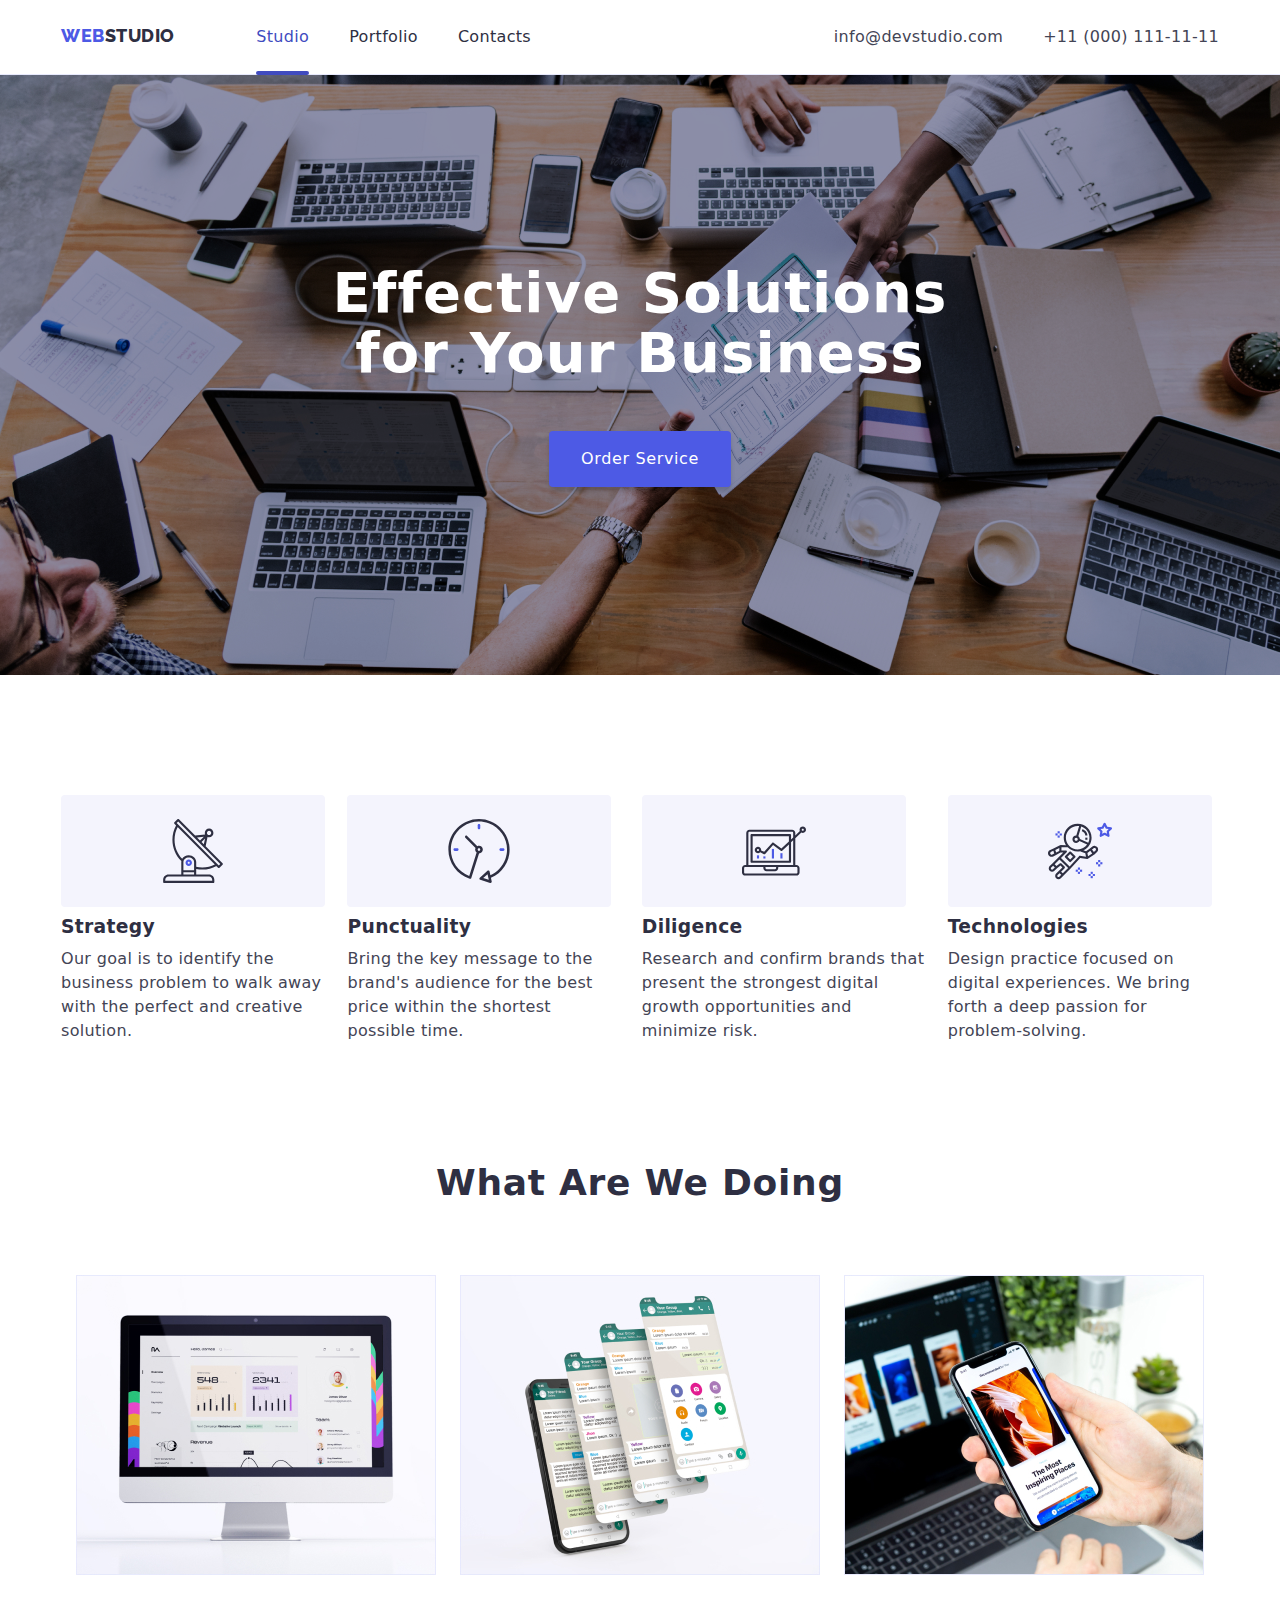
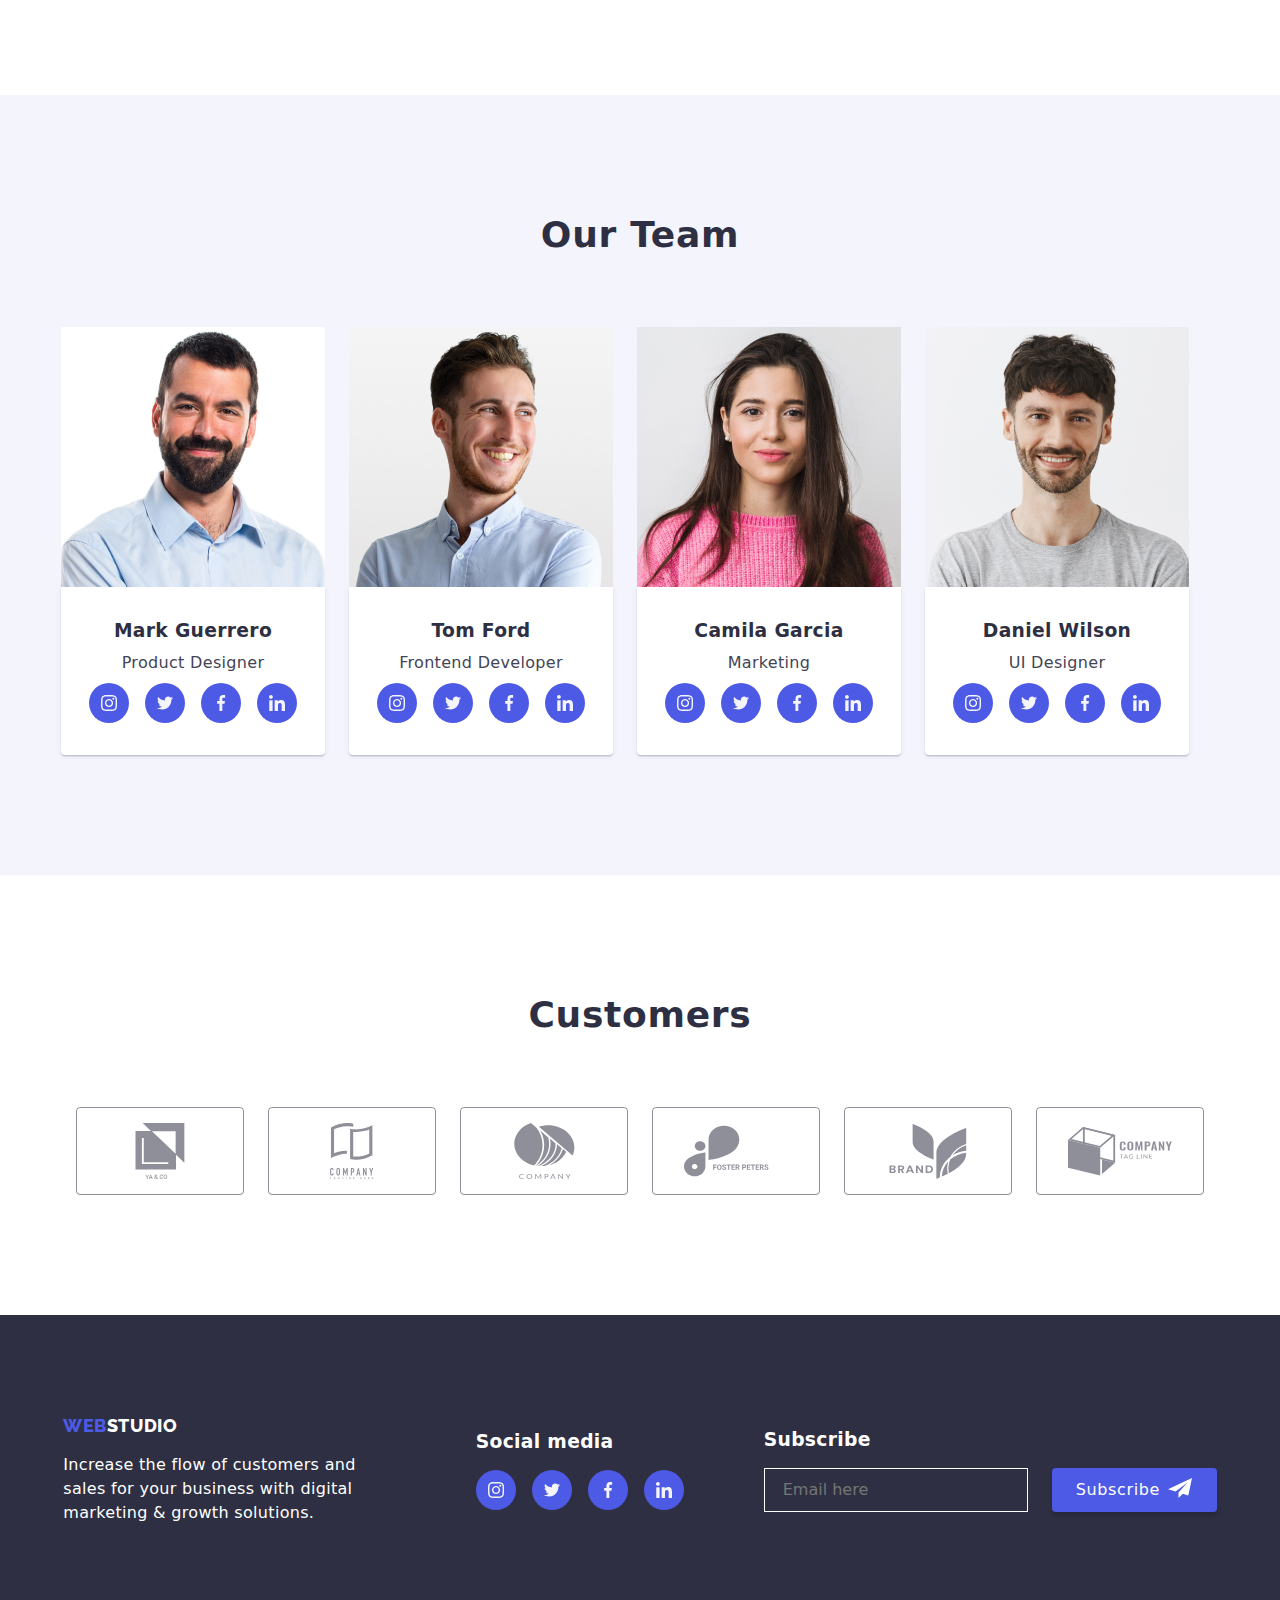
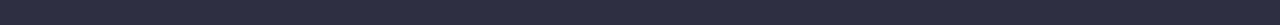
==== index.html @ 76aa9580 "main" ====
<!DOCTYPE html>

<html lang="en">
<head>
    <!-- CSS Style link -->
    <link rel="stylesheet" href="./css/styles.css" />
    <!-- «B13» All fonts and their variations are linked from Google Fonts Services -->
    <link href="https://fonts.googleapis.com/css2?family=Raleway:wght@800&family=Roboto:wght@400;500;700;900&display=swap" rel="stylesheet" />
    <link rel="stylesheet" href="https://cdnjs.cloudflare.com/ajax/libs/modern-normalize/1.0.0/modern-normalize.min.css"/>  
    <title>My Homework #5</title>
</head>
<body>
    <!-- This is the header tag that wraps the navigation options, web logo and  contacts info as well -->
    <header class="header">
        <div class="container container-header">
        <!-- Nav tag as well known as Navigation wrapper -->
        <nav>
            <!-- This is the LOGO usually used in image or text as well, clickable for homepage only  -->
            <a href="./index.html" class="logo"><span class="logo-colored">web</span><span>studio</span></a>
            <!-- This is navigation list or option is resposible for exploring the webpage -->
            <ul class="menu-nav list">
                <li><a href="./index.html" class="nav active">Studio</a></li><!-- class Active will be highlighted the current page-->
                <li><a href="./portfolio.html" class="nav">Portfolio</a></li>
                <li><a href="./" class="nav">Contacts</a></li><!-- Contact will be in default link -->
            </ul>
        </nav>
        <!-- 
            This the Contact links, mostly in the rightside of navigation, reponsible for 
            contacting email, telephone number, mobile number and 
            social media links(fb,twitter,instagram,etc) 
        -->
        <ul class="menu-contact list">
            <li><a href="mailto:info@devstudio.com" class="contact">info@devstudio.com</a></li>
            <li><a href="tel:+110001111111" class="contact">+11 (000) 111-11-11</a></li>
        </ul>    
        </div>
    </header>
    <!-- this is the Main tag that wraps the content of the webpage. -->
    <main>
        <!-- The main topic and content of the page -->
        <section class="hero-image">
            <div class="container container-hero">
                <!-- This is the heading 1 tag only use once. -->
                <h1 class="hero-top-banner">
                    Effective Solutions <br />
                    for Your Business
                </h1>
                <!-- This is the button tag. It has many action event for e.g. submitting your username and password-->
                <button type="button" data-modal-open class="btn-primary">Order Service</button>
            </div>
        </section>
        <section class="section">
            <div class="container">
            <!-- Section 1 of the content-->
            <ul class="feature-section list">
                <li>
                    <div class="feat-icon">
                        <svg class="icon icon-antenna-1" width="64" height="64">
                            <use href="./images/icon/advantage.svg#icon-antenna-1"></use>
                        </svg>
                    </div>
                    <h3>Strategy</h3>
                    <p class="feat-desc">
                        Our goal is to identify the business
                        problem to walk away with the 
                        perfect and creative solution. 
                    </p>    
                </li>
                <li>
                    <div class="feat-icon">
                        <svg class="icon icon-clock-1" width="64" height="64">
                            <use href="./images/icon/advantage.svg#icon-clock-1"></use>
                        </svg>
                    </div>
                    <h3>Punctuality</h3>
                    <p class="feat-desc">
                        Bring the key message to the 
                        brand's audience for the best price
                        within the shortest possible time.
                    </p>
                </li>
                <li>
                    <div class="feat-icon">
                        <svg class="icon icon-diagram-1" width="64" height="64">
                            <use href="./images/icon/advantage.svg#icon-diagram-1"></use>
                        </svg>
                    </div>
                    <h3>Diligence</h3>
                    <p class="feat-desc">
                        Research and confirm brands that 
                        present the strongest digital growth 
                        opportunities and minimize risk.
                    </p>
                </li>
                <li>
                    <div class="feat-icon">
                        <svg class="icon icon-astronaut-1" width="64" height="64">
                            <use href="./images/icon/advantage.svg#icon-astronaut-1"></use>
                        </svg>
                    </div>
                    <h3>Technologies</h3>
                    <p class="feat-desc">
                        Design practice focused on digital 
                        experiences. We bring forth a deep 
                        passion for problem-solving.
                    </p>
                </li>
            </ul>
            </div>
        </section>
        <section class="section section-attached">
            <div class="container">
            <h2 class="section-title">What Are We Doing</h2>
            <!-- This is list of images,All image are stored in root folder /images -->
            <ul class="card list">
                <li>
                    <img src="images/01monitor.jpg" alt="Monitor" width="360" />
                </li>
                <li>
                    <img src="images/02mobile.jpg" alt="Mobile" width="360" />
                </li>
                <li>
                    <img src="images/03mobileandlaptop.jpg" alt="Both" width="360"  />
                </li>
            </ul>
            </div>
        </section>
        <section class="section section-team">
            <div class="container">
            <h2 class="section-title">Our Team</h2>
            <ul class="team-card list">
                <li>
                    <img src="./images/04MarkGuerrero.jpg" alt="Mark's Photo" width="264">
                    <div class="card-content">
                        <h3 class="card-title">Mark Guerrero</h3>
                        <p class="card-text">
                            Product Designer
                        </p>
                        <ul class="socmed-list list">
                            <li>
                                <a href="https://instagram.com/" class="socmed-icon">
                                    <svg class="icon icon-socmed">
                                        <use href="./images/icon/social-media.svg#icon-instagram-1"></use>
                                    </svg>
                                </a>
                            </li>
                            <li>
                                <a href="https://twitter.com/" class="socmed-icon">
                                    <svg class="icon icon-socmed">
                                        <use href="./images/icon/social-media.svg#icon-twitter-1"></use>
                                    </svg>
                                </a>
                            </li>
                            <li>
                                <a href="https://facebook.com/" class="socmed-icon">
                                    <svg class="icon icon-socmed">
                                        <use href="./images/icon/social-media.svg#icon-facebook-1"></use>
                                    </svg>
                                </a>
                            </li>
                            <li>
                                <a href="https://linkedin.com/" class="socmed-icon">
                                    <svg class="icon icon-socmed">
                                        <use href="./images/icon/social-media.svg#icon-linkedin-1"></use>
                                    </svg>
                                </a>
                            </li>
                        </ul>    
                    </div>
                </li>
                <li>
                    <img src="./images/05TomFord.jpg" alt="Tom's Photo" width="264" />
                    <div class="card-content">
                        <h3 class="card-title">Tom Ford</h3>
                        <p class="card-text">
                            Frontend Developer
                        </p>
                        <ul class="socmed-list list">
                            <li>
                                <a href="https://instagram.com/" class="socmed-icon">
                                    <svg class="icon icon-socmed">
                                        <use href="./images/icon/social-media.svg#icon-instagram-1"></use>
                                    </svg>
                                </a>
                            </li>
                            <li>
                                <a href="https://twitter.com/" class="socmed-icon">
                                    <svg class="icon icon-socmed">
                                        <use href="./images/icon/social-media.svg#icon-twitter-1"></use>
                                    </svg>
                                </a>
                            </li>
                            <li>
                                <a href="https://facebook.com/" class="socmed-icon">
                                    <svg class="icon icon-socmed">
                                        <use href="./images/icon/social-media.svg#icon-facebook-1"></use>
                                    </svg>
                                </a>
                            </li>
                            <li>
                                <a href="https://linkedin.com/" class="socmed-icon">
                                    <svg class="icon icon-socmed">
                                        <use href="./images/icon/social-media.svg#icon-linkedin-1"></use>
                                    </svg>
                                </a>
                            </li>
                        </ul>    
                    </div>
                </li>
                <li>
                    <img src="./images/06CamilaGarcia.jpg" alt="Camila's Photo" width="264" />
                    <div class="card-content">
                        <h3 class="card-title">Camila Garcia</h3>
                        <p class="card-text">
                            Marketing
                        </p>
                        <ul class="socmed-list list">
                            <li>
                                <a href="https://instagram.com/" class="socmed-icon">
                                    <svg class="icon icon-socmed">
                                        <use href="./images/icon/social-media.svg#icon-instagram-1"></use>
                                    </svg>
                                </a>
                            </li>
                            <li>
                                <a href="https://twitter.com/" class="socmed-icon">
                                    <svg class="icon icon-socmed">
                                        <use href="./images/icon/social-media.svg#icon-twitter-1"></use>
                                    </svg>
                                </a>
                            </li>
                            <li>
                                <a href="https://facebook.com/" class="socmed-icon">
                                    <svg class="icon icon-socmed">
                                        <use href="./images/icon/social-media.svg#icon-facebook-1"></use>
                                    </svg>
                                </a>
                            </li>
                            <li>
                                <a href="https://linkedin.com/" class="socmed-icon">
                                    <svg class="icon icon-socmed">
                                        <use href="./images/icon/social-media.svg#icon-linkedin-1"></use>
                                    </svg>
                                </a>
                            </li>
                        </ul>
                    </div>
                </li>
                <li>
                    <img src="./images/07DanielWilson.jpg" alt="Daniel's Photo" width="264" />
                    <div class="card-content">
                        <h3 class="card-title">Daniel Wilson</h3>
                        <p class="card-text">
                        UI Designer
                        </p>
                        <ul class="socmed-list list">
                            <li>
                                <a href="https://instagram.com/" class="socmed-icon">
                                    <svg class="icon icon-socmed">
                                        <use href="./images/icon/social-media.svg#icon-instagram-1"></use>
                                    </svg>
                                </a>
                            </li>
                            <li>
                                <a href="https://twitter.com/" class="socmed-icon">
                                    <svg class="icon icon-socmed">
                                        <use href="./images/icon/social-media.svg#icon-twitter-1"></use>
                                    </svg>
                                </a>
                            </li>
                            <li>
                                <a href="https://facebook.com/" class="socmed-icon">
                                    <svg class="icon icon-socmed">
                                        <use href="./images/icon/social-media.svg#icon-facebook-1"></use>
                                    </svg>
                                </a>
                            </li>
                            <li>
                                <a href="https://linkedin.com/" class="socmed-icon">
                                    <svg class="icon icon-socmed">
                                        <use href="./images/icon/social-media.svg#icon-linkedin-1"></use>
                                    </svg>
                                </a>
                            </li>
                        </ul>
                    </div>
                </li>
            </ul>
            </div>
        </section>
        <section class="section">
            <div class="container">
                <h2 class="section-title">Customers</h2>
                <ul class="card list">
                    <li>
                        <a href="./" class="client-list">
                            <svg class="icon icon-client">
                                <use href="./images/icon/clients.svg#icon-client-1"></use>
                            </svg>
                        </a>
                    </li> 
                    <li>
                         <a href="./" class="client-list">
                            <svg class="icon icon-client">
                                <use href="./images/icon/clients.svg#icon-client-2"></use>
                            </svg>
                        </a>
                    </li> 
                    <li>
                        <a href="./" class="client-list">
                            <svg class="icon icon-client">
                                <use href="./images/icon/clients.svg#icon-client-3"></use>
                            </svg>
                        </a>
                    </li> 
                    <li>
                        <a href="./" class="client-list">
                            <svg class="icon icon-client">
                                <use href="./images/icon/clients.svg#icon-client-4"></use>
                            </svg>
                        </a>
                    </li> 
                    <li>
                        <a href="./" class="client-list">
                            <svg class="icon icon-client">
                                <use href="./images/icon/clients.svg#icon-client-5"></use>
                            </svg>
                        </a>
                    </li> 
                    <li>
                        <a href="./" class="client-list">
                            <svg class="icon icon-client">
                                <use href="./images/icon/clients.svg#icon-client-6"></use>
                            </svg>
                        </a>
                    </li>
                </ul>
            </div>
        </section>
    </main>
    <!-- This is the footer tag that wraps the logo, contact info, costumer services, FAQ etc. -->
    <footer class="footer">
        <div class="container container-footer">
            <div class="footer-box">
                <a href="./index.html" class="logo"><span class="logo-colored">web</span><span>studio</span></a>
                <p>
                    Increase the flow of customers and <br />
                    sales for your business with digital <br />
                    marketing & growth solutions.
                </p>
            </div>
            <div class="footer-box footer-2">
                <h3>Social media</h3>
                <ul class="socmed-list list">
                    <li>
                        <a href="https://instagram.com/" class="socmed-footer socmed-icon">
                            <svg class="icon icon-socmed">
                                <use href="./images/icon/social-media.svg#icon-instagram-1"></use>
                            </svg>
                        </a>
                    </li>
                    <li>
                        <a href="https://twitter.com/" class="socmed-footer socmed-icon">
                            <svg class="icon icon-socmed">
                                <use href="./images/icon/social-media.svg#icon-twitter-1"></use>
                            </svg>
                        </a>
                    </li>
                    <li>
                        <a href="https://facebook.com/" class="socmed-footer socmed-icon">
                            <svg class="icon icon-socmed">
                                <use href="./images/icon/social-media.svg#icon-facebook-1"></use>
                            </svg>
                        </a>
                    </li>
                    <li>
                        <a href="https://linkedin.com/" class="socmed-footer socmed-icon">
                            <svg class="icon icon-socmed">
                                <use href="./images/icon/social-media.svg#icon-linkedin-1"></use>
                            </svg>
                        </a>
                    </li>
                </ul>    
            </div>
            <div class="footer-form">
                <h3>Subscribe</h3>
                <div class="footer-send">
                    <span class="input-footer">
                    <input type="email" name="input-email" class="input-email" placeholder="Email here" />
                    </span>
                    <button type="button" class="btn-telegram" >
                        <span class="text-subs">Subscribe</span>
                        <span>
                        <svg class="icon-telegram">
                            <use href="./images/icon/icons.svg#icon-telegram"></use>
                        </svg>
                        </span>
                    </button>
                </div>
            </div>
        </div>
    </footer>
    <!-- All you markup, including the modal window -->
    <div class="backdrop is-hidden" data-modal>
        <div class="contact-form">
            <div class="toggle-pos">    
                <span type="button" class="btn-close" data-modal-close>
                    <svg class="icon icon-close">
                        <use href="./images/icon/icons.svg#icon-close"></use>
                    </svg>
                </span>
            </div>
            <div class="form-wrap">
                <p class="form-header">Leave your contacts and we will call you back</p>
                <form action="post" class="form-box" novalidate> 
                    <label for="input-name" class="form-label">Name
                    <span class="input">
                        <svg class="form-icon">
                            <use href="./images/icon/icons.svg#icon-person"></use>
                        </svg>
                        <input type="text" name="input-name" id="input-name" class="input-text">
                    </span>
                    </label>
                    <label for="input-tel" class="form-label">Phone
                        <span class="input">
                            <svg class="form-icon">
                                <use href="./images/icon/icons.svg#icon-phone"></use>
                            </svg>
                            <input type="tel" name="input-tel" id="input-tel" class="input-text">
                        </span>
                    </label>
                    <label for="input-email" class="form-label">Email
                        <span class="input">
                            <svg class="form-icon">
                                <use href="./images/icon/icons.svg#icon-email"></use>
                            </svg>
                            <input type="email" name="input-email" id="input-email" class="input-text">
                        </span>
                    </label>
                    <label for="input-comment" class="form-label">Comment
                    <div name="input-field" class="input input-comment" id="input-comment" role="textbox" contenteditable="true"></div>
                    </label>
                    <label for="input-check" class="form-label label-check">
                        <input type="checkbox" name="input-check" id="input-check" class="input-check" hidden>
                        <span class="check-border">
                            <svg class="icon-check">
                                <use href="./images/icon/icons.svg#icon-check"></use>
                            </svg>
                        </span>
                        <span>
                            I accept the terms and conditions of the <a href="#" target="_blank" rel="">Privacy Policy</a>
                        </span>
                    </label>
                    <div class="button-send">
                        <button type="submit" class="btn-send"><span class="btn-text">Send</span></button>
                    </div>
                </form>
            </div>
        </div>
    </div>
  <!-- Place before the body closing tag -->
  <script src="./js/modal.js"></script>
</body>
</html>
---- css/styles.css ----
/*Declaration of Variables*/
*:root {
    --default-color : #2E2F42;
    --secondary-color: #FFFFFF;
    --third-color:#4D5AE5;
    --fourth-color: #F4F4FD;
    --fifth-color:#E7E9FC;
    --sixth-color:#404BBF;
    --seventh-color:#434455;
    --theme-color: #2E2F42;
    --hero-cover: rgba(46, 47, 66, 0.70);
    --eight-color: #8E8F99;
    --nineth-color: #FCFCFC;
    --tenth-color: #31D0AA;
}

/* default */
h1,h2,h3,h4,h5,h6,p { margin: 0;}
html { box-sizing: border-box;}
*,*::after,*::before { box-sizing: inherit;}
img { display: block; max-width: 100%; height: auto;}
.list { list-style: none; padding: 0; margin: 0;}

/* body */
body {
    font-size: 16px;
    font-family: 'Roboto' , sans-serif;
    color: var(--default-color,#2E2F42);
    font-style: normal;
    font-weight: 400;
    line-height: 24px;
    letter-spacing: 0.32px;
}

/* Classes */
.logo {
    color: inherit;
    font-size: 18px;
    font-family: 'Raleway', sans-serif;
    font-weight: 800;
    line-height: 21px;
    letter-spacing: 0.54px;
    text-transform: uppercase;
}
.logo-colored {
    color: var(--third-color);
}
.logo, 
.nav, 
.contact {
    text-decoration: none;
    line-height: 1.2;
    cursor: pointer;
}
.menu-nav {
    margin-left: 76px;
    transition-property: all;
    transition-duration: 250ms;
    transition-timing-function:  cubic-bezier(0.4, 0, 0.2, 1);
}
.nav{
    color: var(--default-color);
    display: block;
    padding: 25px 0;
    font-weight: 500;
    line-height: 24px;
    letter-spacing: 0.32px;

    transition-property: all;
    transition-duration: 250ms;
    transition-timing-function: cubic-bezier(0.4, 0, 0.2, 1);
}
.nav.active{
    padding: 25px 0;
}
.contact{
    color: var(--seventh-color);
    display: block;
    padding: 25px 0;
    line-height: 24px;
    letter-spacing: 0.32px;
}
.hero-image {
    background-color: var(--hero-cover);
    background-blend-mode: overlay;
    background-image: url("../images/people-office-1.jpg");
    background-size: cover;
    color: var(--secondary-color);
}
.hero-top-banner{
    font-size: 56px;
    font-weight: 700;
    line-height: 60px;
    letter-spacing: 1.12px;
    text-align: center;

    display: flex;
    flex-direction: column;
}
.feat-title, .card-title {
    text-align: center;
}
.feat-desc {
    margin-top: 8px;
    color:var(--seventh-color);
    line-height: 24px;
}
.section-title {
    font-size: 36px;
    font-weight: 700;
    line-height: 40px;
    text-align: center;
    letter-spacing: 0.72px;
    text-transform: capitalize;
}
.btn-primary,
.filter-btn{
    font-weight: 500;
    line-height: 1.5;
    border-radius: 4px;
    border: 1px solid var(--fifth-color);
    border: 0;
}
.btn-primary{
    color: var(--secondary-color);
    background-color: var(--third-color);
    font-weight: 500;
    line-height: 24px;
    letter-spacing: 0.64px;

    display: inline-flex;
    padding: 16px 32px;
    align-items: flex-start;
    gap: 10px;

    border-radius: 4px;
    box-shadow: 0px 4px 4px 0px rgba(0, 0, 0, 0.15);

    transition-property: background, border;
    transition-duration: 250ms;
    transition-timing-function: cubic-bezier(0.4, 0, 0.2, 1);
}
.filter-btn{
    color: var(--third-color);
    background-color: var(--fourth-color);
    border: 1px solid var(--fifth-color);
    padding: 12px 24px;
    cursor: pointer;
    transition-property: background, border;
    transition-duration: 250ms;
    transition-timing-function: cubic-bezier(0.4, 0, 0.2, 1);
}
.proj-cardlist {
    text-decoration: none;
    color: inherit;

    /* display: flex;
    flex-direction: column;
    text-decoration: none;
    color: inherit; */
}
.proj-cardlist:focus .card-hidden,
.proj-cardlist:hover .card-hidden {
    display: block;
    transform: translateY(-100%);
}
.card-text{
    color:var(--seventh-color);
}
.section-team{
    background-color: var(--fourth-color);
}
.footer{
    background-color: var(--theme-color);
    color: var(--secondary-color);
}

/* pseudo-elements */
.menu-nav .nav:focus,
.menu-nav .nav:hover {
    top: 25px;
    color: var(--sixth-color);
}
.menu-nav .nav.active {
    color: var(--sixth-color);
}
.menu-nav .nav:hover::after,
.menu-nav .nav:focus::after {
    content: "";
    display: block;
    position: relative;
    top: 26px;
    margin-top: -4px;
    border: 2px solid var(--sixth-color);
    border-radius: 4px;

    animation-name: lines;
    animation-duration: 250ms;
    animation-timing-function: cubic-bezier(0.4, 0, 0.2, 1);
}
.menu-nav .nav.active::after {
    content: "";
    display: block;
    position: relative;
    top: 26px;
    margin-top: -4px;
    border: 2px solid var(--sixth-color);
    border-radius: 4px;
    animation-name: none;
}
.menu-contact .contact:hover,
.menu-contact .contact:focus{
    color: var(--sixth-color);
}
.btn-send:hover,
.btn-telegram:hover,
.btn-primary:hover,
.filter-btn:hover,
.filter-btn.active{
    border-color: var(--third-color);
    box-shadow: 
    0px 2px 2px 0px rgba(0, 0, 0, 0.12),
    0px 2px 1px 0px rgba(0, 0, 0, 0.08), 
    0px 3px 1px 0px rgba(0, 0, 0, 0.10);
    color: var(--secondary-color, #FFFFFF);
    background-color: var(--sixth-color, #404BBF);
}
.btn-send:active,
.btn-telegram:active,
.btn-primary:active {
    color: var(--fourth-color);
}
.btn-send:focus,
.btn-telegram:focus,
.btn-primary:focus,
.filter-btn:focus{
    border-color: var(--third-color);
    box-shadow: 
    0px 2px 2px 0px rgba(0, 0, 0, 0.12),
    0px 2px 1px 0px rgba(0, 0, 0, 0.08), 
    0px 3px 1px 0px rgba(0, 0, 0, 0.10);
    color: var(--secondary-color, #FFFFFF);
    background-color: var(--third-color);
}
.proj-cardlist:hover {
    box-shadow: 
    0px 2px 1px 0px rgba(46, 47, 66, 0.08), 
    0px 1px 1px 0px rgba(46, 47, 66, 0.16), 
    0px 1px 6px 0px rgba(46, 47, 66, 0.08);
}
.proj-cardlist:hover .card-hidden,
.proj-cardlist:focus .card-hidden  {
    display: block;
    opacity: 1;
    pointer-events: fill;
    visibility:visible;
    z-index: 0;
}
.socmed-icon:hover,
.socmed-icon:focus {
    background-color: var(--sixth-color);
}
.socmed-list .socmed-icon:active {
    background-color: var(--third-color);
}
.client-list:hover,
.client-list:focus  {
    border-color: var(--sixth-color);
    fill: var(--sixth-color);
}
.btn-close:hover {
    background-color: var(--sixth-color);
    fill: var(--secondary-color);
    transition-property: background-color, fill;
    transition-duration: 250ms;
    transition-timing-function: cubic-bezier(0.4, 0, 0.2, 1);
}

.socmed-footer.socmed-icon:hover,
.socmed-footer.socmed-icon:focus {
    background-color: var(--tenth-color);
}
.socmed-footer.socmed-icon:active {
    background-color: var(--tenth-color);
}

/* container, alignment and resizing */
.container {
    width: 1200px;
    padding: 0 21px;
    margin: 0 auto;
}
.header{
    border-bottom: 1px solid var(--fifth-color);
}
.menu-nav,
.menu-contact {
    display: inline-flex;
    align-items: center;
    gap: 40px;
}
.menu-nav {
    margin-left: 76px;
}
.container-header {
    display: flex;
    justify-content: space-between;
}
.btn-primary {
    margin-top: 48px;
    cursor: pointer;
    transition-property: background;
    transition-duration: 250ms;
    transition-timing-function: cubic-bezier(0.4, 0, 0.2, 1);
}
.hero-image {
    padding: 188px 0;
    text-align: center;
}
.section{
    padding: 120px 0;
}
.feature-section {
    display: flex;
    gap: 22px;
}

.section-attached{
    padding-top: 0;
}
.card {
    display: flex;
    justify-content: center;
    align-items: center;
    gap: 24px;
    margin-top: 72px;
}
.team-card {
    margin-top: 72px;
    display: flex;
    gap: 24px;
}
.card-content{
    border-radius: 0px 0px 4px 4px;
    background: var(--secondary-color, #FFF);
    box-shadow: 
    0px 2px 1px 0px rgba(46, 47, 66, 0.08), 
    0px 1px 1px 0px rgba(46, 47, 66, 0.16), 
    0px 1px 6px 0px rgba(46, 47, 66, 0.08);
    padding: 32px 0;
    display: flex;
    flex-direction: column;
    align-items: center;
    gap: 8px;
}
.container-category{
    text-align: center;
}
.filters {
    display: inline-flex;
    align-items: flex-start;
    gap: 24px;
    margin-bottom: 70px;
}
.project-card {
    display: flex;
    justify-content: space-between;
    flex-wrap: wrap;
    gap: 48px 24px;
}
.proj-cardwrap {
    padding: 32px 16px;
    border: 1px solid var(--fifth-color);
    border-top: none;
    text-align: left;
    background: var(--secondary-color);
    z-index: 1;
}
.footer {
    padding: 100px 0;
}
.container-footer {
    display: flex;
    justify-content: center;
    align-items: center;
    gap: 80px;
}
.footer-box {
    display: flex;
    flex-direction: column;
    row-gap: 16px;
}
/* social media link icon etc. */
.feat-icon {
    margin-bottom: 8px;
    width: 264px;
    height: 112px;
    align-items: center;
    justify-content: center;
    border-radius: 4px;
    display: flex;
    background-color: var(--fourth-color);
}
.socmed-list{
    display: flex;
    gap: 16px;
}
.icon-socmed {
    height: 16px;
    width: 16px;
}
.socmed-icon{
    display: flex;
    width: 40px;
    height: 40px;
    align-items: center;
    justify-content: center;
    border-radius: 50%;
    background-color: var(--third-color);

    transition-property: background-color;
    transition-duration: 250ms;
    transition-timing-function: cubic-bezier(0.4, 0, 0.2, 1);
}
.icon {
    display: inline-block;
    stroke-width: 0;
    stroke: currentColor;
}
.icon-client {
    width: 104px;
    height: 56px;
}
.icon-telegram {
    height: 24px;
    width: 24px;
}
.client-list {
    display: flex;
    width: 168px;
    height: 88px;
    align-items: center;
    justify-content: center;
    fill: var(--eight-color);
    border-radius: 4px;
    border: 1px solid var(--eight-color);

    transition-property: fill, border;
    transition-duration: 250ms;
    transition-timing-function: cubic-bezier(0.4, 0, 0.2, 1);
}
/* animation */
.cardlist-hidden {
    display: none;
    position: absolute;
    background-color: rgba(77, 90, 229, 0.9);
    width: 360px;
    height: 300px;
    padding: 40px 32px;
    text-align: left;
    z-index: 0;
}
.proj-cardlist:hover .cardlist-hidden {
    display: flex;
}
.footer-box.footer-2{
    margin-left: 40px;
}
/* Modal elements & animation*/
.backdrop.is-hidden {
    visibility: hidden;
    opacity: 0;
    pointer-events: none;
} 
.backdrop.is-hidden .contact-form{
    transform: scale(0.5) translateY(50%);
    transition-timing-function: cubic-bezier(0.4, 0, 0.2, 1);
}
.backdrop {
    position: fixed;
    display: block;
    top: 0;
    width: 100%;
    height: 100%;

    background: rgba(0, 0, 0, 0.40);
    box-shadow: 0px 2px 1px 0px rgba(0, 0, 0, 0.20), 0px 1px 3px 0px rgba(0, 0, 0, 0.12), 0px 1px 1px 0px rgba(0, 0, 0, 0.14);

    transition-property: all;
    transition-duration: 250ms;
    transition-timing-function:  cubic-bezier(0.4, 0, 0.2, 1);
}
.toggle-pos {
    display: flex;
    flex-direction: row-reverse;
}
.icon-close {
    display: flex;
    width: 8px;
    height: 8px;
}
.btn-close {
    display: flex;
    width: 24px;
    height: 24px;
    justify-content: center;
    align-items: center;
    border-radius: 50%;
    background-color: var(--fifth-color);
    border: 1px solid rgba(0, 0, 0, 0.10);
    cursor: pointer;
}
.contact-form {
    width: 408px;
    margin: 80px auto auto;
    padding: 24px;
    border-radius: 4px;
    background-color: var(--nineth-color);
    box-shadow: 0px 2px 1px 0px rgba(0, 0, 0, 0.20), 0px 1px 3px 0px rgba(0, 0, 0, 0.12), 0px 1px 1px 0px rgba(0, 0, 0, 0.14);

    transition-property: all;
    transition-duration: 250ms;
    transition-timing-function:  cubic-bezier(0.4, 0, 0.2, 1);
}
.proj-cardlist .card-hidden{
    position: absolute;
    width: 100%;
    height: 100%;
    text-align: left;
    padding: 40px 32px;
    color: var(--fourth-color);
    background-color: var(--third-color);
    transition-property: transform;
    transition-duration: 250ms;
    transition-timing-function: cubic-bezier(0.4, 0, 0.2, 1);
}
.proj-cardlist {
    display: flex;
    z-index: 1;
}
.proj-overlay {
    position: relative;
    overflow:   hidden;
}
.portfolio-item {
    display: flex;
    width: 360px;
    flex-direction: column;
    align-items: flex-start;
}
.proj-image {
    min-width: 360px;
}
/* animation */
@keyframes lines {
    0% {
        transform: scaleX(0);
    }
    100% {
        transform: scaleX(1);
    }
}
/* FORM elements */
.form-wrap {
    padding-top: 24px;
}
.form-align {
    text-align: center;
}
.form-box {
    color: var(--eight-color);
    font-size: 12px;
    margin-top: 16px;
    gap: 8px;
}
.form-header {
    text-align: center;
    font-weight: 500;
}
.form-label {
    text-align: left;
}
.input {
    display: flex;
    width: 100%;
    gap: 5px;
    font-size: 12px;
    padding: 11px 11px 11px 16px;
    border-radius: 4px;
    color: var(--theme-color);
    border: 1px solid var(--default-color);
    transition-property: All;
    transition-duration: 250ms;
    transition-timing-function: cubic-bezier(0.4, 0, 0.2, 1);
}
.input:hover, .input:focus {
    border-color: var(--third-color);
    color: var(--third-color);
}
.input-text {
    flex-basis: 100%;
    border: none;
}
.input:hover .form-icon,
.input:focus .form-icon {
    fill: var(--third-color);
}
.input:hover .input-text,
.input:focus .input-text {
    color: var(--third-color);
    border-left: 2px solid var(--third-color);
}
.input .input-tex:hover,
.input .input-text:focus {
    color: var(--third-color);
    border-left: 1px solid var(--third-color);
}
.form-icon {
    width: 18px;
    height: 18px;
    fill: var(--theme-color);
}
.input-comment {
    max-height: 420px;
    padding: 16px;
    border-radius: 12px;
    background-color: rgb(255, 255, 255);
    white-space: pre-wrap;
    word-break: break-word;
    hyphens: auto;
    font-size: 14px;
    line-height: 20px;
    font-weight: 400;
    letter-spacing: 0.5px;
    border: 1px solid var(--theme-color);
    min-height: 100px;
    cursor: text;

    overflow: auto;
    width: 100%;
    height: 120px;
}
.button-send {
    text-align: center;
}
.btn-send {
    font-weight: 500;
    line-height: 1.5;
    border-radius: 4px;
    border: 1px solid var(--fifth-color);
    border: 0;

    color: var(--secondary-color);
    background-color: var(--third-color);
    font-weight: 500;
    line-height: 24px;
    letter-spacing: 0.64px;
    cursor: pointer;

    display: inline-flex;
    margin: 24px auto;
    padding: 16px 32px;
    align-items: flex-start;
    row-gap: 10px;

    border-radius: 4px;
    box-shadow: 0px 4px 4px 0px rgba(0, 0, 0, 0.15);

    transition-property: All;
    transition-duration: 250ms;
    transition-timing-function: cubic-bezier(0.4, 0, 0.2, 1);
}
.btn-telegram {
    width: 165px;
    border: 0;

    color: var(--secondary-color);
    fill: currentColor;
    background-color: var(--third-color);
    font-weight: 500;
    letter-spacing: 0.64px;
    cursor: pointer;

    display: inline-flex;
    padding: 8px 24px;
    align-items: center;
    justify-self: center;
    gap: 8px;

    border-radius: 4px;
    box-shadow: 0px 4px 4px 0px rgba(0, 0, 0, 0.15);

    transition-property: background, border;
    transition-duration: 250ms;
    transition-timing-function: cubic-bezier(0.4, 0, 0.2, 1);
}
.btn-text {
    display: flex;
    justify-content: center;
    align-items: center;
    width: 105px;
}
.text-subs {
    display: flex;
}
.input-footer {
    display: flex;
    width: 264px;
    border: 1px solid var(--secondary-color);
    padding: 8px 8px 8px 16px;
}
.footer-send {
    display: flex;
    justify-content: space-between;
}
.footer-form {
    width: 453px;
    display: flex;
    flex-direction: column;
    row-gap: 16px;
}
.input-email:hover,
.input-email:focus {
    border-left: 2px solid currentColor;
}
.input-email {
    color: currentColor;
    background-color: transparent;
    border: transparent;
    width: 100%;
}
.icon-check {
    width: 16px;
    height: 16px;
    padding: 2px 1px;
    fill: var(--secondary-color);
    border-radius: 2px;
    border: 1px solid rgba(46, 47, 66, 0.40);
}
.check-border {
    display: flex;
    justify-content: center;
    align-items: center;

    transition-property: All;
    transition-duration: 250ms;
    transition-timing-function: cubic-bezier(0.4, 0, 0.2, 1);
}
.label-check {
    margin-top: 16px;
    display: flex;
    justify-content: left;
    align-items: center;
    cursor: pointer;
    gap: 8px;
}
.input-check:checked + .check-border{
    background-color: var(--sixth-color);
}
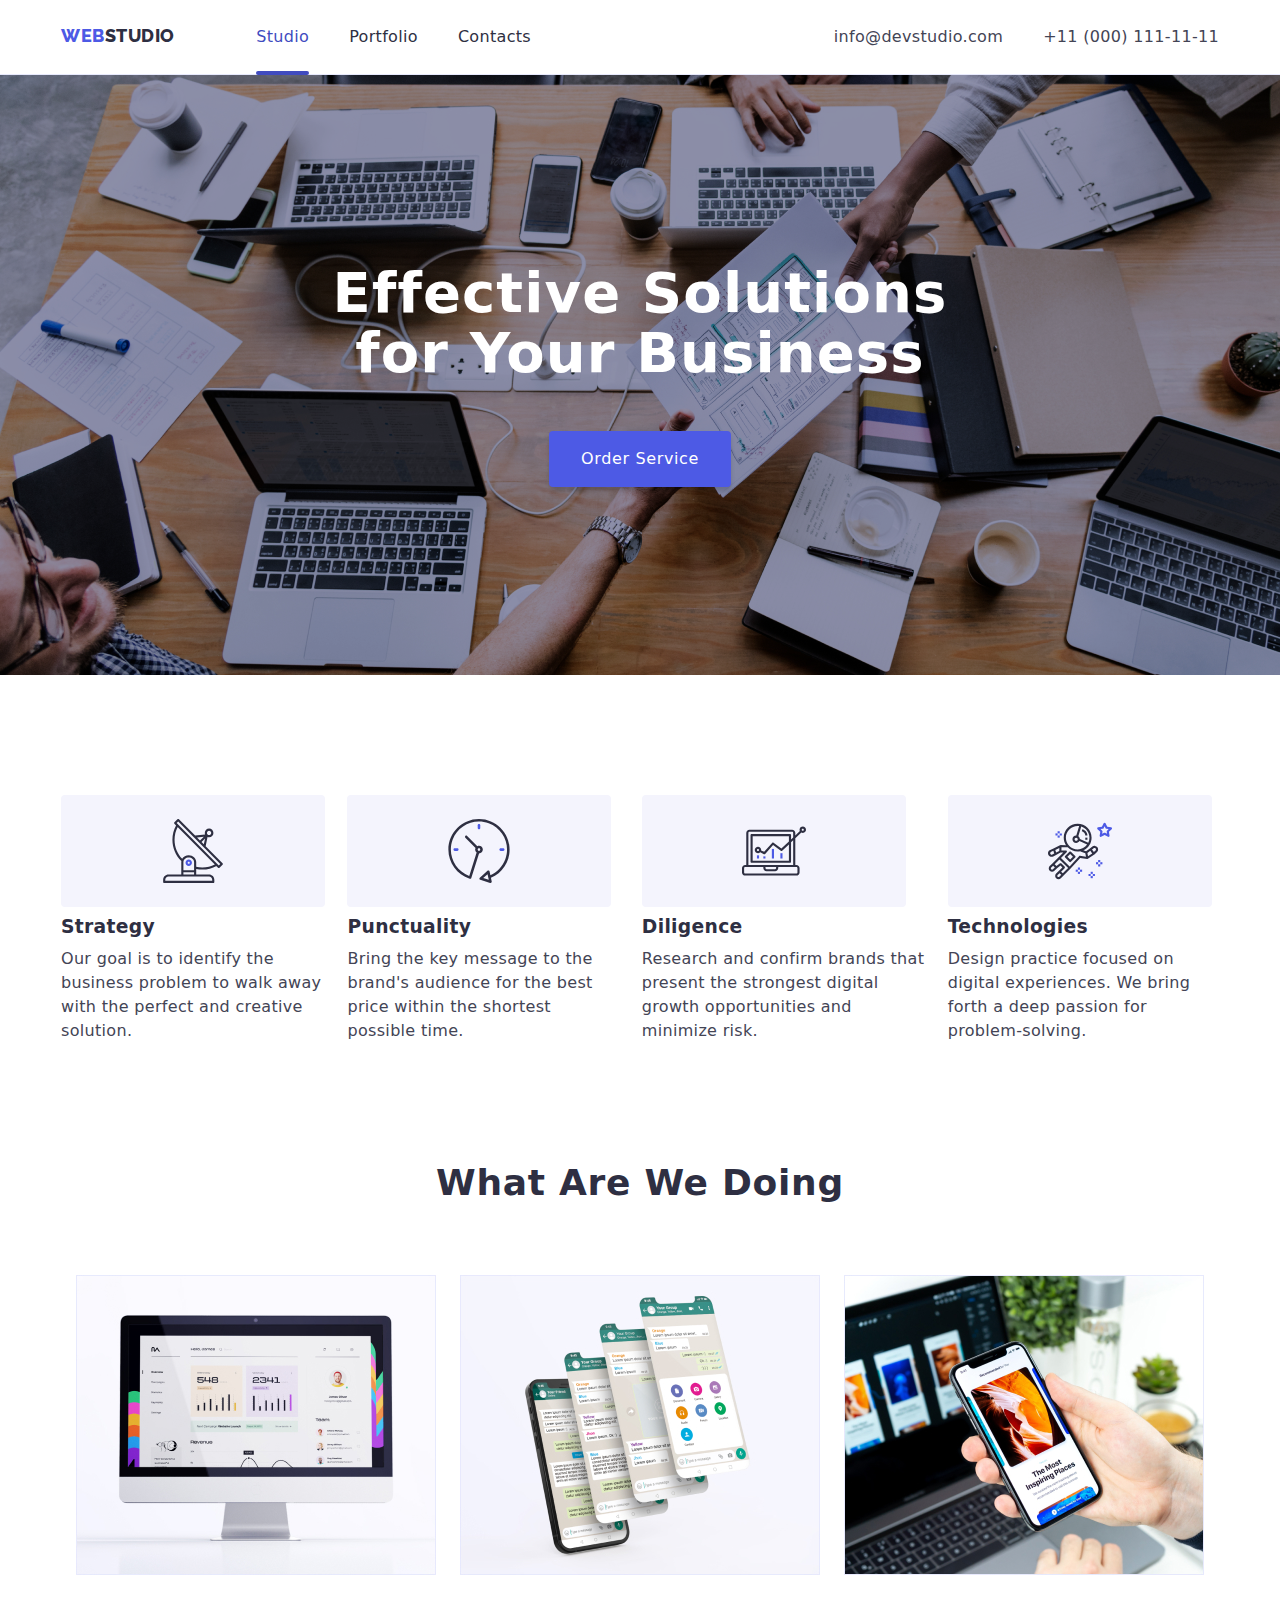
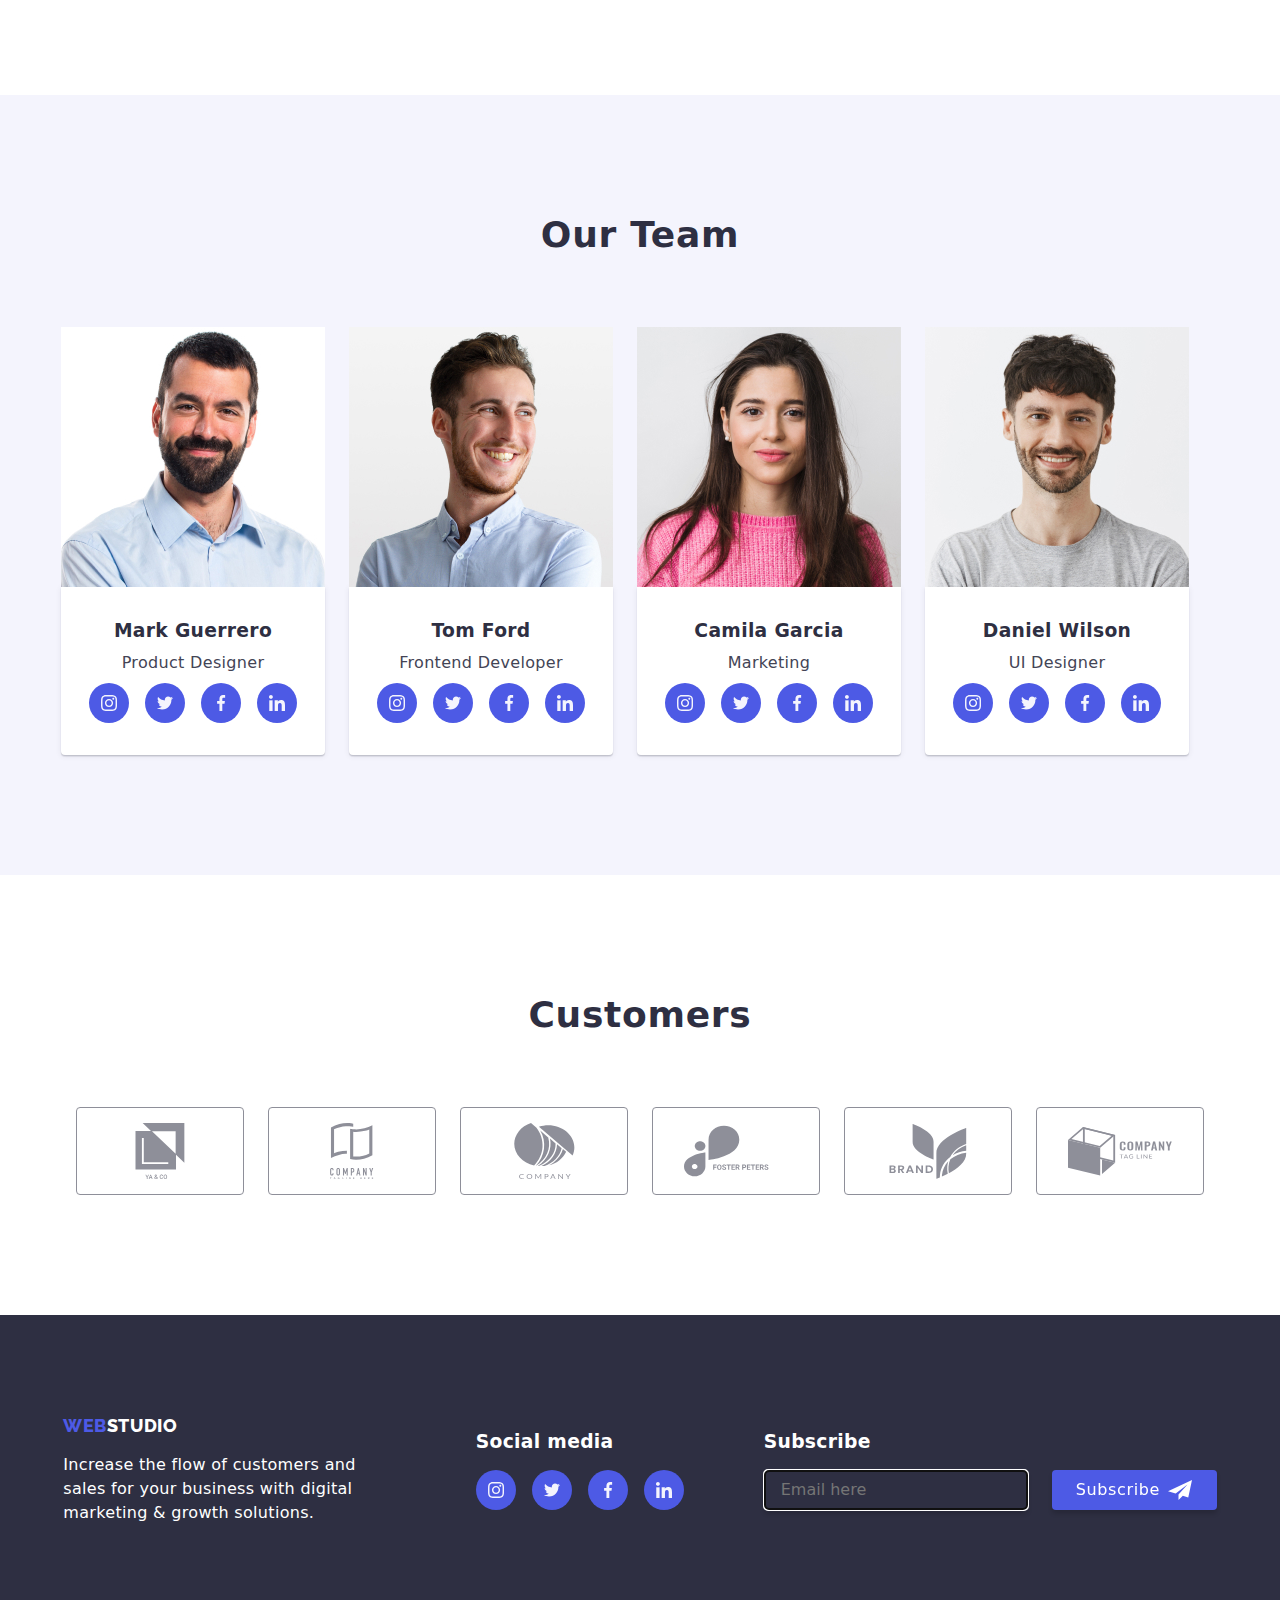
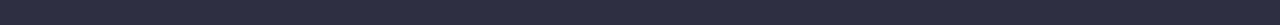
==== commit f9df2649: "version 2" ====
--- a/index.html
+++ b/index.html
@@ -7,7 +7,7 @@
     <!-- «B13» All fonts and their variations are linked from Google Fonts Services -->
     <link href="https://fonts.googleapis.com/css2?family=Raleway:wght@800&family=Roboto:wght@400;500;700;900&display=swap" rel="stylesheet" />
     <link rel="stylesheet" href="https://cdnjs.cloudflare.com/ajax/libs/modern-normalize/1.0.0/modern-normalize.min.css"/>  
-    <title>My Homework #5</title>
+    <title>My Homework #6</title>
 </head>
 <body>
     <!-- This is the header tag that wraps the navigation options, web logo and  contacts info as well -->
@@ -385,16 +385,11 @@
             <div class="footer-form">
                 <h3>Subscribe</h3>
                 <div class="footer-send">
-                    <span class="input-footer">
-                    <input type="email" name="input-email" class="input-email" placeholder="Email here" />
-                    </span>
-                    <button type="button" class="btn-telegram" >
-                        <span class="text-subs">Subscribe</span>
-                        <span>
+                    <input type="email" name="input-email" class="input-email" placeholder="Email here" autofocus />
+                    <button type="button" class="btn-telegram" >Subscribe
                         <svg class="icon-telegram">
                             <use href="./images/icon/icons.svg#icon-telegram"></use>
                         </svg>
-                        </span>
                     </button>
                 </div>
             </div>
@@ -414,28 +409,22 @@
                 <p class="form-header">Leave your contacts and we will call you back</p>
                 <form action="post" class="form-box" novalidate> 
                     <label for="input-name" class="form-label">Name
-                    <span class="input">
                         <svg class="form-icon">
                             <use href="./images/icon/icons.svg#icon-person"></use>
                         </svg>
                         <input type="text" name="input-name" id="input-name" class="input-text">
-                    </span>
                     </label>
                     <label for="input-tel" class="form-label">Phone
-                        <span class="input">
                             <svg class="form-icon">
                                 <use href="./images/icon/icons.svg#icon-phone"></use>
                             </svg>
                             <input type="tel" name="input-tel" id="input-tel" class="input-text">
-                        </span>
                     </label>
                     <label for="input-email" class="form-label">Email
-                        <span class="input">
                             <svg class="form-icon">
                                 <use href="./images/icon/icons.svg#icon-email"></use>
                             </svg>
                             <input type="email" name="input-email" id="input-email" class="input-text">
-                        </span>
                     </label>
                     <label for="input-comment" class="form-label">Comment
                     <div name="input-field" class="input input-comment" id="input-comment" role="textbox" contenteditable="true"></div>
--- a/css/styles.css
+++ b/css/styles.css
@@ -283,7 +283,15 @@
 .socmed-footer.socmed-icon:active {
     background-color: var(--tenth-color);
 }
-
+.form-label:hover .form-icon,
+.form-label:focus .form-icon {
+    fill: var(--third-color);
+}
+.form-label:hover .input-text,
+.form-label:focus .input-text {
+    border: 1px solid var(--third-color);
+    color: var(--third-color);
+}
 /* container, alignment and resizing */
 .container {
     width: 1200px;
@@ -580,50 +588,29 @@
 .form-label {
     text-align: left;
 }
-.input {
-    display: flex;
-    width: 100%;
-    gap: 5px;
-    font-size: 12px;
-    padding: 11px 11px 11px 16px;
-    border-radius: 4px;
-    color: var(--theme-color);
-    border: 1px solid var(--default-color);
-    transition-property: All;
-    transition-duration: 250ms;
-    transition-timing-function: cubic-bezier(0.4, 0, 0.2, 1);
-}
-.input:hover, .input:focus {
-    border-color: var(--third-color);
-    color: var(--third-color);
-}
-.input-text {
-    flex-basis: 100%;
-    border: none;
-}
-.input:hover .form-icon,
-.input:focus .form-icon {
-    fill: var(--third-color);
-}
-.input:hover .input-text,
-.input:focus .input-text {
-    color: var(--third-color);
-    border-left: 2px solid var(--third-color);
-}
-.input .input-tex:hover,
-.input .input-text:focus {
-    color: var(--third-color);
-    border-left: 1px solid var(--third-color);
-}
 .form-icon {
+    position: relative;
+    top: 35px;
+    left: -22px;
     width: 18px;
     height: 18px;
     fill: var(--theme-color);
 }
+.input-text {
+    width: 100%;
+    padding: 11px;
+    padding-left: 38px;
+    border-radius: 4px;
+    border: 1px solid var(--theme-color);
+
+    transition-property: All;
+    transition-duration: 250ms;
+    transition-timing-function: cubic-bezier(0.4, 0, 0.2, 1);
+}
 .input-comment {
     max-height: 420px;
     padding: 16px;
-    border-radius: 12px;
+    border-radius: 4px;
     background-color: rgb(255, 255, 255);
     white-space: pre-wrap;
     word-break: break-word;
@@ -700,15 +687,6 @@
     align-items: center;
     width: 105px;
 }
-.text-subs {
-    display: flex;
-}
-.input-footer {
-    display: flex;
-    width: 264px;
-    border: 1px solid var(--secondary-color);
-    padding: 8px 8px 8px 16px;
-}
 .footer-send {
     display: flex;
     justify-content: space-between;
@@ -721,13 +699,24 @@
 }
 .input-email:hover,
 .input-email:focus {
-    border-left: 2px solid currentColor;
+    border-left: 1px solid currentColor;
+    border-color: var(--nineth-color);
 }
 .input-email {
     color: currentColor;
     background-color: transparent;
     border: transparent;
-    width: 100%;
+    width: 264px;
+    padding: 8px 16px;
+    border-radius: 4px;
+
+    display: flex;
+    border: 1px solid var(--secondary-color);
+    box-shadow: 0px 4px 4px 0px rgba(0, 0, 0, 0.15);
+
+    transition-property: All;
+    transition-duration: 250ms;
+    transition-timing-function: cubic-bezier(0.4, 0, 0.2, 1);
 }
 .icon-check {
     width: 16px;
@@ -738,6 +727,7 @@
     border: 1px solid rgba(46, 47, 66, 0.40);
 }
 .check-border {
+    border-radius: 4px;
     display: flex;
     justify-content: center;
     align-items: center;
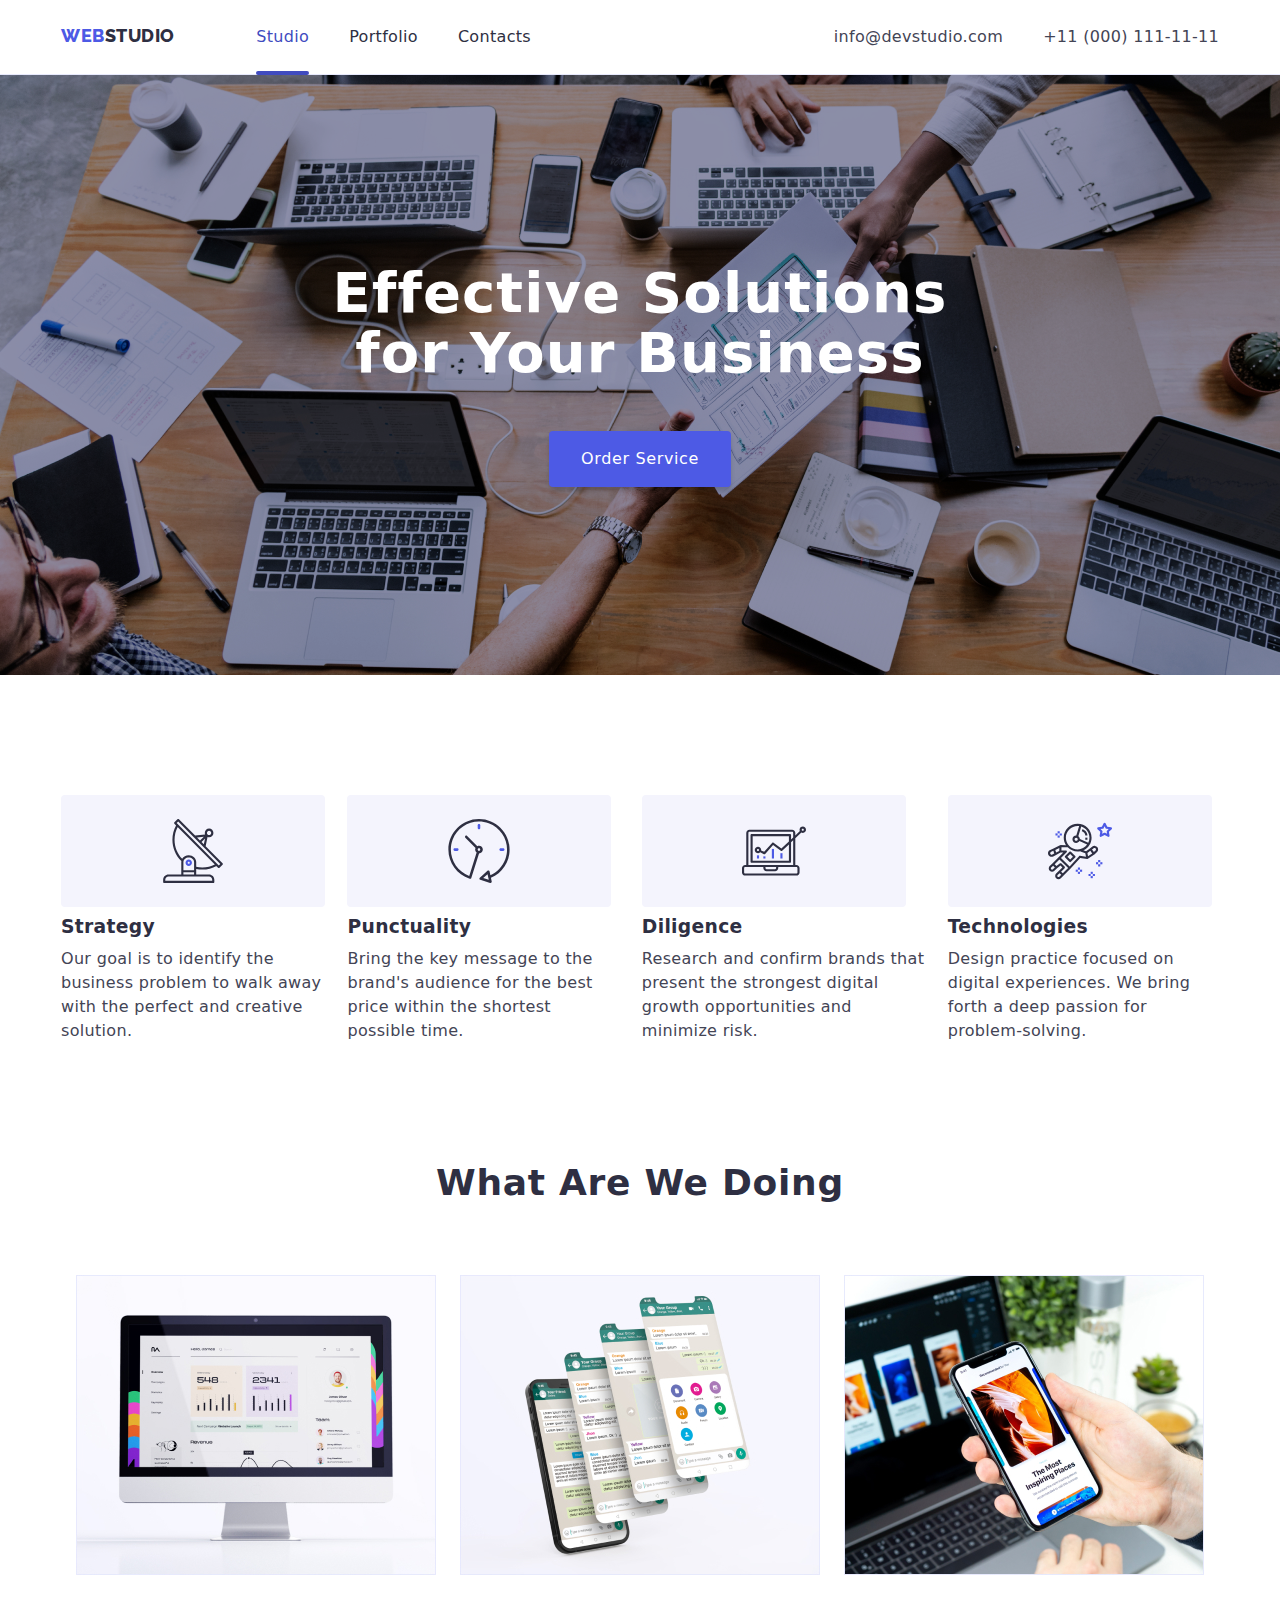
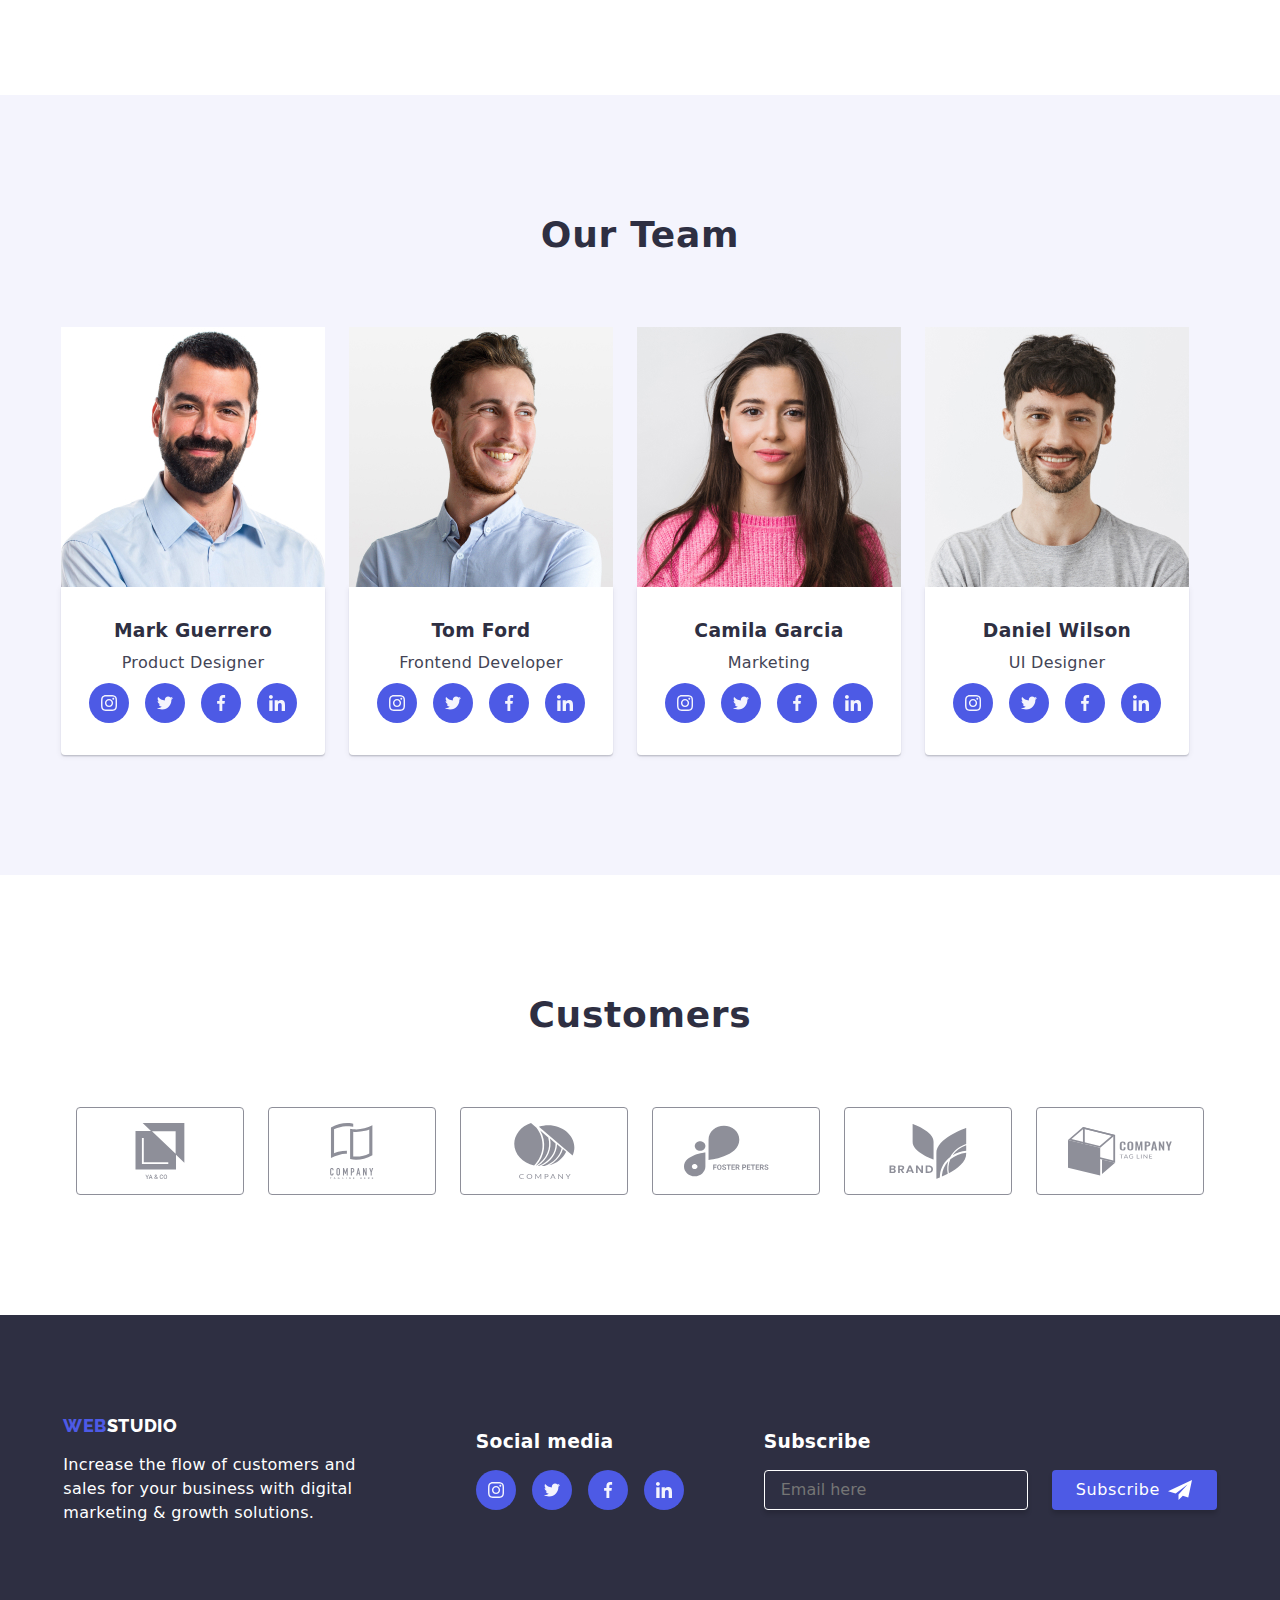
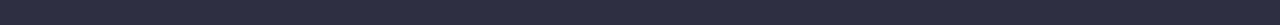
==== commit b5901650: "version 2" ====
--- a/index.html
+++ b/index.html
@@ -385,7 +385,7 @@
             <div class="footer-form">
                 <h3>Subscribe</h3>
                 <div class="footer-send">
-                    <input type="email" name="input-email" class="input-email" placeholder="Email here" autofocus />
+                    <input type="email" name="input-email" class="input-email" placeholder="Email here" />
                     <button type="button" class="btn-telegram" >Subscribe
                         <svg class="icon-telegram">
                             <use href="./images/icon/icons.svg#icon-telegram"></use>
@@ -437,7 +437,7 @@
                             </svg>
                         </span>
                         <span>
-                            I accept the terms and conditions of the <a href="#" target="_blank" rel="">Privacy Policy</a>
+                            I accept the terms and conditions of the <a href="#" target="_blank" rel="noopener noreferrer" class="privacy">Privacy Policy</a>.
                         </span>
                     </label>
                     <div class="button-send">
--- a/css/styles.css
+++ b/css/styles.css
@@ -288,7 +288,8 @@
     fill: var(--third-color);
 }
 .form-label:hover .input-text,
-.form-label:focus .input-text {
+.form-label:focus .input-text,
+.input-comment:hover, .input-comment:focus {
     border: 1px solid var(--third-color);
     color: var(--third-color);
 }
@@ -601,7 +602,7 @@
     padding: 11px;
     padding-left: 38px;
     border-radius: 4px;
-    border: 1px solid var(--theme-color);
+    border: 1px solid rgba(46, 47, 66, 0.40);
 
     transition-property: All;
     transition-duration: 250ms;
@@ -609,18 +610,14 @@
 }
 .input-comment {
     max-height: 420px;
-    padding: 16px;
+    padding: 8px 16px;
     border-radius: 4px;
     background-color: rgb(255, 255, 255);
-    white-space: pre-wrap;
-    word-break: break-word;
-    hyphens: auto;
-    font-size: 14px;
+    font-size: 12px;
     line-height: 20px;
     font-weight: 400;
     letter-spacing: 0.5px;
-    border: 1px solid var(--theme-color);
-    min-height: 100px;
+    border: 1px solid rgba(46, 47, 66, 0.40);
     cursor: text;
 
     overflow: auto;
@@ -746,4 +743,21 @@
 }
 .input-check:checked + .check-border{
     background-color: var(--sixth-color);
+}
+.privacy {
+    font-family: inherit;
+    text-decoration: none;
+    color: var(--eight-color);
+    line-height: 14px;
+    letter-spacing: 0.48px;
+
+    transition-property: All;
+    transition-duration: 250ms;
+    transition-timing-function: cubic-bezier(0.4, 0, 0.2, 1);
+}
+.privacy:hover,
+.privacy:focus {
+    color: var(--third-color);
+    line-height: 16px;
+    text-decoration: underline;
 }